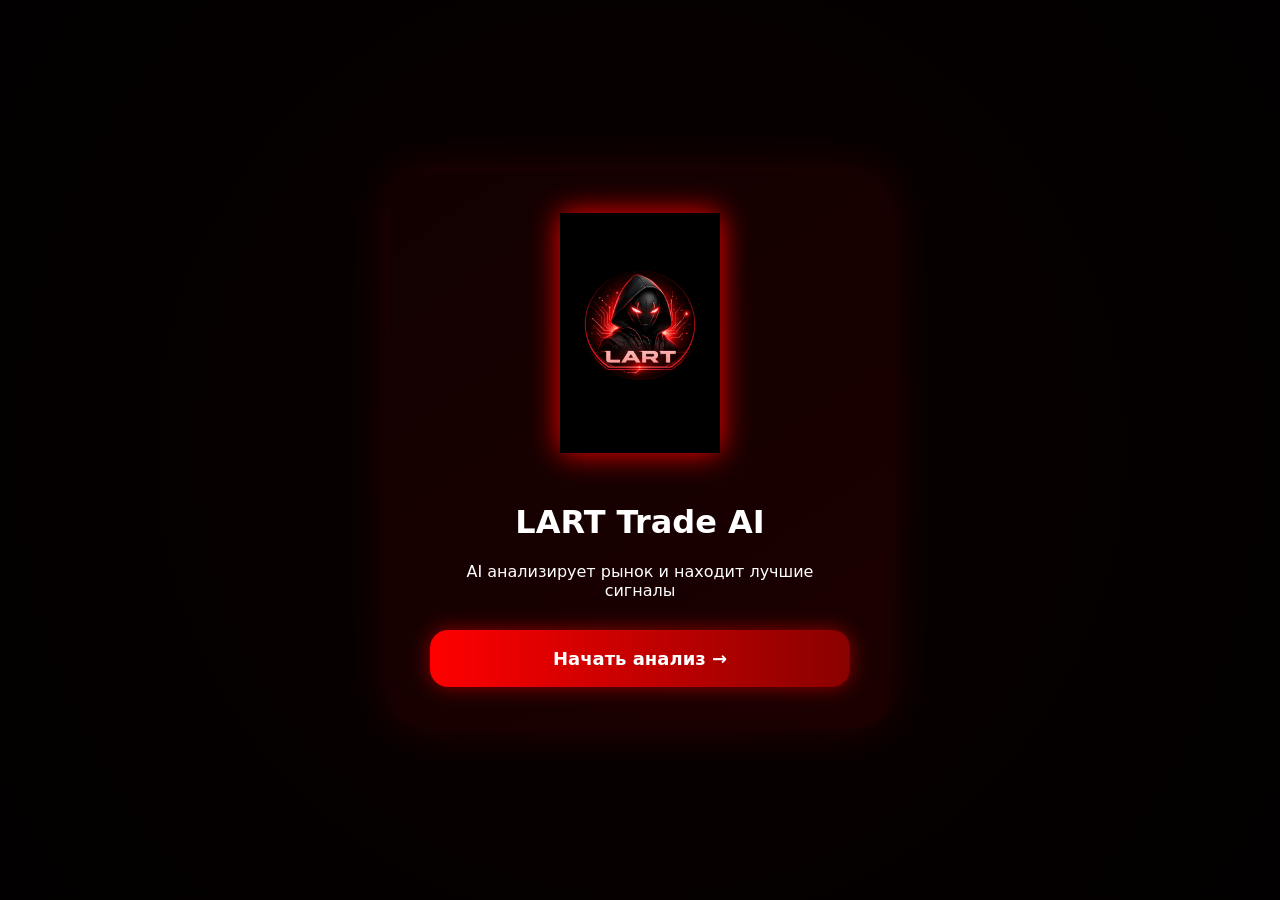
==== web/index.html @ d6100ec8 "deploy lart trade ai" ====
<!DOCTYPE html>
<html>
<head>

<meta name="viewport" content="width=device-width, initial-scale=1">

<link rel="stylesheet" href="style.css">

</head>

<body class="bg">

<div class="card">

<img src="logo.png" class="logo">

<h1>LART Trade AI</h1>

<p>

AI анализирует рынок и находит лучшие сигналы

</p>

<a href="select.html" class="main-btn">

Начать анализ →

</a>

</div>

</body>
</html>
---- web/style.css ----
body.bg{

background:
radial-gradient(circle at center,
#0b0000,
#020000
);

font-family:system-ui;

color:white;

display:flex;

justify-content:center;

align-items:center;

height:100vh;

margin:0;

}


/* карточка */

.card{

background:

linear-gradient(
145deg,
#120000,
#1c0000
);

padding:40px;

border-radius:28px;

text-align:center;

width:85%;

max-width:420px;

box-shadow:

0 0 50px rgba(255,0,0,0.15);

}


/* логотип */

.logo{

width:160px;

margin-bottom:25px;

filter:

drop-shadow(0 0 15px red);

}


/* кнопка старт */

.main-btn{

display:block;

margin-top:30px;

padding:18px;

background:

linear-gradient(
90deg,
#ff0000,
#8a0000
);

color:white;

border-radius:18px;

text-decoration:none;

font-weight:600;

font-size:18px;

box-shadow:

0 0 20px rgba(255,0,0,0.5);

}


/* сетка кнопок */

.grid{

display:grid;

grid-template-columns:

1fr 1fr;

gap:20px;

margin-top:25px;

}


/* кнопки времени */

button{

padding:18px;

border-radius:18px;

border:none;

font-size:18px;

color:white;

background:

linear-gradient(
145deg,
#1a0000,
#2b0000
);

box-shadow:

0 0 15px rgba(255,0,0,0.2);

transition:0.25s;

}


/* hover эффект */

button:hover{

transform:scale(1.05);

background:

linear-gradient(
145deg,
#2a0000,
#420000
);

box-shadow:

0 0 25px rgba(255,0,0,0.5);

}
.retry-btn{

display:block;

margin-top:30px;

padding:18px;

background:

linear-gradient(
90deg,
#ff0000,
#6a0000
);

color:white;

border-radius:18px;

text-decoration:none;

font-weight:600;

font-size:18px;

box-shadow:

0 0 25px rgba(255,0,0,0.6);

transition:0.25s;

}

.retry-btn:hover{

transform:scale(1.05);

background:

linear-gradient(
90deg,
#ff1a1a,
#8a0000
);

}
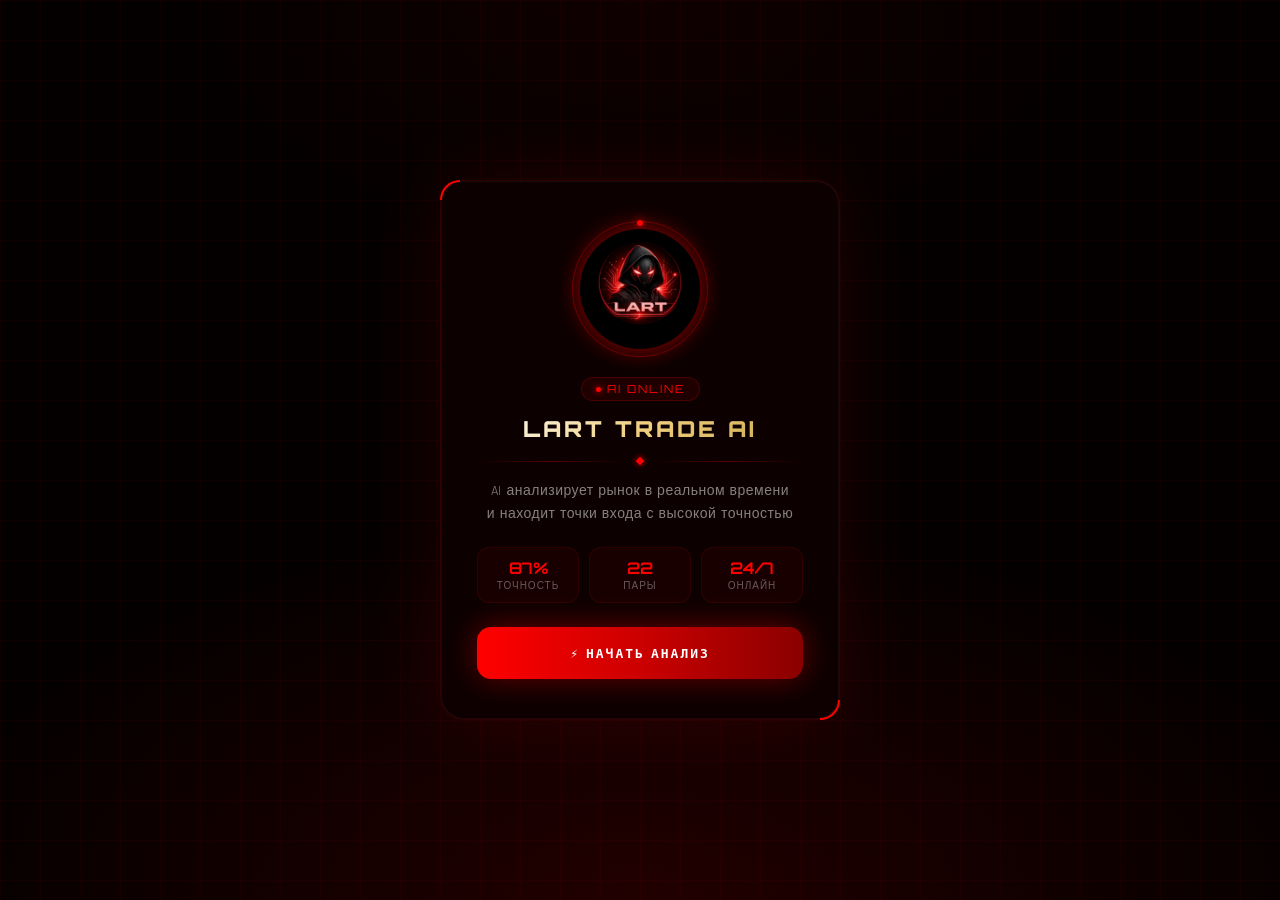
==== commit c6e6658d: "premium design update" ====
--- a/web/index.html
+++ b/web/index.html
@@ -1,34 +1,384 @@
 <!DOCTYPE html>
-<html>
+<html lang="ru">
 <head>
-
+<meta charset="UTF-8">
 <meta name="viewport" content="width=device-width, initial-scale=1">
-
-<link rel="stylesheet" href="style.css">
-
+<title>LART Trade AI</title>
+<link href="https://fonts.googleapis.com/css2?family=Orbitron:wght@700;900&family=Rajdhani:wght@400;600&display=swap" rel="stylesheet">
+<style>
+
+  *, *::before, *::after { box-sizing: border-box; margin: 0; padding: 0; }
+
+  :root {
+    --red: #ff0000;
+    --red-dim: #8a0000;
+    --red-glow: rgba(255, 0, 0, 0.35);
+    --gold: #c9a84c;
+    --gold-light: #f0d080;
+    --bg: #050000;
+    --card-bg: rgba(15, 0, 0, 0.85);
+  }
+
+  body {
+    background: var(--bg);
+    font-family: 'Rajdhani', sans-serif;
+    color: white;
+    display: flex;
+    justify-content: center;
+    align-items: center;
+    min-height: 100vh;
+    overflow: hidden;
+  }
+
+  /* Animated background */
+  .bg-layer {
+    position: fixed;
+    inset: 0;
+    z-index: 0;
+    background:
+      radial-gradient(ellipse 80% 60% at 50% 100%, rgba(120,0,0,0.25) 0%, transparent 70%),
+      radial-gradient(ellipse 50% 40% at 50% 0%, rgba(60,0,0,0.2) 0%, transparent 70%),
+      #050000;
+  }
+
+  /* Animated grid lines */
+  .grid-lines {
+    position: fixed;
+    inset: 0;
+    z-index: 0;
+    background-image:
+      linear-gradient(rgba(255,0,0,0.04) 1px, transparent 1px),
+      linear-gradient(90deg, rgba(255,0,0,0.04) 1px, transparent 1px);
+    background-size: 40px 40px;
+    animation: gridMove 20s linear infinite;
+  }
+
+  @keyframes gridMove {
+    0% { transform: translateY(0); }
+    100% { transform: translateY(40px); }
+  }
+
+  /* Particles */
+  .particle {
+    position: fixed;
+    width: 2px;
+    height: 2px;
+    background: var(--red);
+    border-radius: 50%;
+    opacity: 0;
+    animation: float linear infinite;
+  }
+
+  @keyframes float {
+    0%   { transform: translateY(100vh) translateX(0); opacity: 0; }
+    10%  { opacity: 0.6; }
+    90%  { opacity: 0.3; }
+    100% { transform: translateY(-10vh) translateX(30px); opacity: 0; }
+  }
+
+  /* Card */
+  .card {
+    position: relative;
+    z-index: 1;
+    background: var(--card-bg);
+    border: 1px solid rgba(255,0,0,0.15);
+    border-radius: 24px;
+    padding: 48px 36px 40px;
+    width: 92%;
+    max-width: 400px;
+    text-align: center;
+    backdrop-filter: blur(20px);
+    box-shadow:
+      0 0 80px rgba(255,0,0,0.12),
+      0 0 0 1px rgba(255,255,255,0.04) inset;
+    animation: cardIn 0.8s cubic-bezier(0.16, 1, 0.3, 1) both;
+  }
+
+  @keyframes cardIn {
+    from { opacity: 0; transform: translateY(30px) scale(0.97); }
+    to   { opacity: 1; transform: translateY(0) scale(1); }
+  }
+
+  /* Corner accents */
+  .card::before, .card::after {
+    content: '';
+    position: absolute;
+    width: 20px;
+    height: 20px;
+    border-color: var(--red);
+    border-style: solid;
+  }
+  .card::before {
+    top: -1px; left: -1px;
+    border-width: 2px 0 0 2px;
+    border-radius: 24px 0 0 0;
+  }
+  .card::after {
+    bottom: -1px; right: -1px;
+    border-width: 0 2px 2px 0;
+    border-radius: 0 0 24px 0;
+  }
+
+  /* Logo container — NO black box */
+  .logo-wrap {
+    position: relative;
+    width: 120px;
+    height: 120px;
+    margin: 0 auto 28px;
+  }
+
+  .logo-ring {
+    position: absolute;
+    inset: -8px;
+    border-radius: 50%;
+    border: 1.5px solid rgba(255,0,0,0.3);
+    animation: spin 8s linear infinite;
+  }
+
+  .logo-ring::before {
+    content: '';
+    position: absolute;
+    top: -2px; left: 50%;
+    width: 6px; height: 6px;
+    background: var(--red);
+    border-radius: 50%;
+    box-shadow: 0 0 8px var(--red);
+    transform: translateX(-50%);
+  }
+
+  @keyframes spin {
+    from { transform: rotate(0deg); }
+    to   { transform: rotate(360deg); }
+  }
+
+  .logo-glow {
+    position: absolute;
+    inset: 0;
+    border-radius: 50%;
+    background: radial-gradient(circle, rgba(255,0,0,0.2) 0%, transparent 70%);
+    animation: pulse 2.5s ease-in-out infinite;
+  }
+
+  @keyframes pulse {
+    0%, 100% { opacity: 0.6; transform: scale(1); }
+    50%       { opacity: 1;   transform: scale(1.1); }
+  }
+
+  .logo {
+    width: 120px;
+    height: 120px;
+    border-radius: 50%;
+    object-fit: cover;
+    position: relative;
+    z-index: 1;
+    display: block;
+    filter: drop-shadow(0 0 12px rgba(255,0,0,0.6));
+  }
+
+  /* Badge */
+  .badge {
+    display: inline-flex;
+    align-items: center;
+    gap: 6px;
+    background: rgba(255,0,0,0.08);
+    border: 1px solid rgba(255,0,0,0.2);
+    border-radius: 20px;
+    padding: 4px 14px;
+    font-size: 11px;
+    font-family: 'Orbitron', monospace;
+    color: var(--red);
+    letter-spacing: 2px;
+    text-transform: uppercase;
+    margin-bottom: 14px;
+    animation: cardIn 0.8s 0.2s both;
+  }
+
+  .badge-dot {
+    width: 5px;
+    height: 5px;
+    background: var(--red);
+    border-radius: 50%;
+    box-shadow: 0 0 6px var(--red);
+    animation: blink 1.2s ease-in-out infinite;
+  }
+
+  @keyframes blink {
+    0%, 100% { opacity: 1; }
+    50%       { opacity: 0.3; }
+  }
+
+  /* Title */
+  h1 {
+    font-family: 'Orbitron', monospace;
+    font-size: 22px;
+    font-weight: 900;
+    letter-spacing: 3px;
+    text-transform: uppercase;
+    background: linear-gradient(135deg, #ffffff 0%, var(--gold-light) 50%, var(--gold) 100%);
+    -webkit-background-clip: text;
+    -webkit-text-fill-color: transparent;
+    background-clip: text;
+    margin-bottom: 10px;
+    animation: cardIn 0.8s 0.3s both;
+  }
+
+  /* Divider */
+  .divider {
+    display: flex;
+    align-items: center;
+    gap: 10px;
+    margin: 16px 0;
+    animation: cardIn 0.8s 0.4s both;
+  }
+  .divider-line {
+    flex: 1;
+    height: 1px;
+    background: linear-gradient(90deg, transparent, rgba(255,0,0,0.3), transparent);
+  }
+  .divider-diamond {
+    width: 6px; height: 6px;
+    background: var(--red);
+    transform: rotate(45deg);
+    box-shadow: 0 0 6px var(--red);
+  }
+
+  /* Subtitle */
+  p {
+    font-size: 14px;
+    color: rgba(255,255,255,0.5);
+    line-height: 1.6;
+    letter-spacing: 0.5px;
+    animation: cardIn 0.8s 0.45s both;
+  }
+
+  /* Stats row */
+  .stats {
+    display: grid;
+    grid-template-columns: 1fr 1fr 1fr;
+    gap: 10px;
+    margin: 22px 0;
+    animation: cardIn 0.8s 0.5s both;
+  }
+
+  .stat {
+    background: rgba(255,0,0,0.05);
+    border: 1px solid rgba(255,0,0,0.1);
+    border-radius: 12px;
+    padding: 10px 6px;
+  }
+
+  .stat-value {
+    font-family: 'Orbitron', monospace;
+    font-size: 16px;
+    font-weight: 700;
+    color: var(--red);
+  }
+
+  .stat-label {
+    font-size: 10px;
+    color: rgba(255,255,255,0.35);
+    text-transform: uppercase;
+    letter-spacing: 1px;
+    margin-top: 2px;
+  }
+
+  /* CTA button */
+  .main-btn {
+    display: block;
+    margin-top: 24px;
+    padding: 18px;
+    background: linear-gradient(90deg, var(--red) 0%, #cc0000 50%, var(--red-dim) 100%);
+    color: white;
+    border-radius: 14px;
+    text-decoration: none;
+    font-family: 'Orbitron', monospace;
+    font-weight: 700;
+    font-size: 13px;
+    letter-spacing: 2px;
+    text-transform: uppercase;
+    box-shadow: 0 0 30px rgba(255,0,0,0.4), 0 4px 20px rgba(0,0,0,0.5);
+    transition: all 0.25s ease;
+    position: relative;
+    overflow: hidden;
+    animation: cardIn 0.8s 0.6s both;
+  }
+
+  .main-btn::before {
+    content: '';
+    position: absolute;
+    inset: 0;
+    background: linear-gradient(90deg, transparent, rgba(255,255,255,0.1), transparent);
+    transform: translateX(-100%);
+    transition: transform 0.5s ease;
+  }
+
+  .main-btn:hover::before { transform: translateX(100%); }
+
+  .main-btn:hover {
+    transform: translateY(-2px);
+    box-shadow: 0 0 50px rgba(255,0,0,0.6), 0 8px 30px rgba(0,0,0,0.6);
+  }
+
+  .main-btn:active { transform: translateY(0); }
+
+</style>
 </head>
-
-<body class="bg">
+<body>
+
+<div class="bg-layer"></div>
+<div class="grid-lines"></div>
+
+<!-- Floating particles -->
+<div class="particle" style="left:10%; animation-duration:8s; animation-delay:0s;"></div>
+<div class="particle" style="left:25%; animation-duration:11s; animation-delay:2s;"></div>
+<div class="particle" style="left:50%; animation-duration:9s; animation-delay:1s;"></div>
+<div class="particle" style="left:70%; animation-duration:13s; animation-delay:3s;"></div>
+<div class="particle" style="left:85%; animation-duration:7s; animation-delay:0.5s;"></div>
+<div class="particle" style="left:40%; animation-duration:10s; animation-delay:4s;"></div>
 
 <div class="card">
 
-<img src="logo.png" class="logo">
-
-<h1>LART Trade AI</h1>
-
-<p>
-
-AI анализирует рынок и находит лучшие сигналы
-
-</p>
-
-<a href="select.html" class="main-btn">
-
-Начать анализ →
-
-</a>
+  <div class="logo-wrap">
+    <div class="logo-glow"></div>
+    <div class="logo-ring"></div>
+    <img src="logo.png" class="logo" alt="LART">
+  </div>
+
+  <div class="badge">
+    <span class="badge-dot"></span>
+    AI Online
+  </div>
+
+  <h1>LART Trade AI</h1>
+
+  <div class="divider">
+    <div class="divider-line"></div>
+    <div class="divider-diamond"></div>
+    <div class="divider-line"></div>
+  </div>
+
+  <p>AI анализирует рынок в реальном времени<br>и находит точки входа с высокой точностью</p>
+
+  <div class="stats">
+    <div class="stat">
+      <div class="stat-value">87%</div>
+      <div class="stat-label">Точность</div>
+    </div>
+    <div class="stat">
+      <div class="stat-value">22</div>
+      <div class="stat-label">Пары</div>
+    </div>
+    <div class="stat">
+      <div class="stat-value">24/7</div>
+      <div class="stat-label">Онлайн</div>
+    </div>
+  </div>
+
+  <a href="select.html" class="main-btn">
+    ⚡ Начать анализ
+  </a>
 
 </div>
 
 </body>
-</html>+</html>
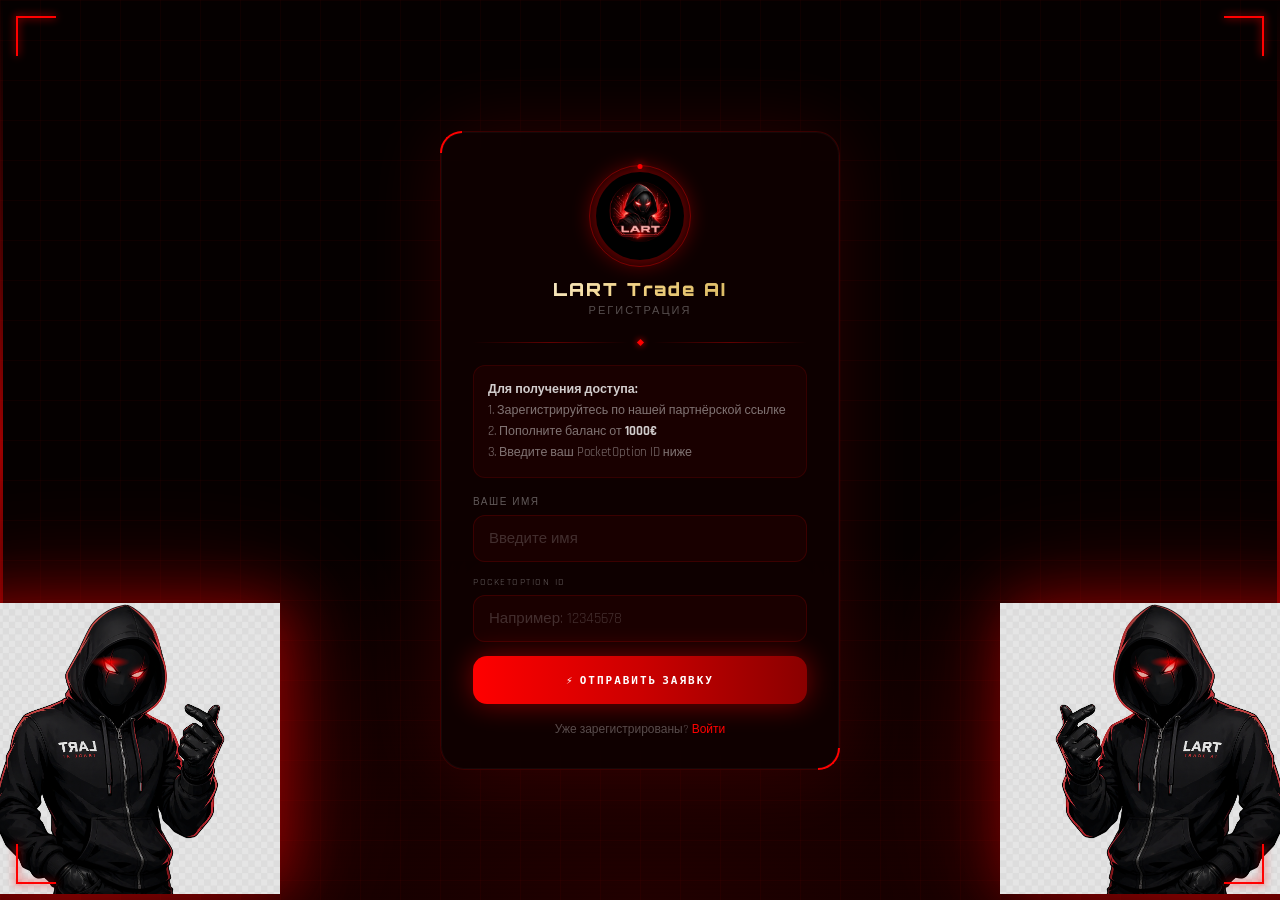
==== commit 5a8a0023: "add character" ====
--- a/web/index.html
+++ b/web/index.html
@@ -3,24 +3,14 @@
 <head>
 <meta charset="UTF-8">
 <meta name="viewport" content="width=device-width, initial-scale=1">
-<title>LART Trade AI</title>
+<title>LART Trade AI — Регистрация</title>
 <link href="https://fonts.googleapis.com/css2?family=Orbitron:wght@700;900&family=Rajdhani:wght@400;600&display=swap" rel="stylesheet">
 <style>
-
   *, *::before, *::after { box-sizing: border-box; margin: 0; padding: 0; }
-
-  :root {
-    --red: #ff0000;
-    --red-dim: #8a0000;
-    --red-glow: rgba(255, 0, 0, 0.35);
-    --gold: #c9a84c;
-    --gold-light: #f0d080;
-    --bg: #050000;
-    --card-bg: rgba(15, 0, 0, 0.85);
-  }
+  :root { --red: #ff0000; --red-dim: #8a0000; --gold: #c9a84c; --gold-light: #f0d080; }
 
   body {
-    background: var(--bg);
+    background: #050000;
     font-family: 'Rajdhani', sans-serif;
     color: white;
     display: flex;
@@ -30,355 +20,294 @@
     overflow: hidden;
   }
 
-  /* Animated background */
+  /* BG */
   .bg-layer {
-    position: fixed;
-    inset: 0;
-    z-index: 0;
-    background:
-      radial-gradient(ellipse 80% 60% at 50% 100%, rgba(120,0,0,0.25) 0%, transparent 70%),
-      radial-gradient(ellipse 50% 40% at 50% 0%, rgba(60,0,0,0.2) 0%, transparent 70%),
-      #050000;
-  }
-
-  /* Animated grid lines */
+    position: fixed; inset: 0; z-index: 0;
+    background: radial-gradient(ellipse 80% 60% at 50% 100%, rgba(120,0,0,0.25) 0%, transparent 70%), #050000;
+  }
   .grid-lines {
-    position: fixed;
-    inset: 0;
-    z-index: 0;
-    background-image:
-      linear-gradient(rgba(255,0,0,0.04) 1px, transparent 1px),
-      linear-gradient(90deg, rgba(255,0,0,0.04) 1px, transparent 1px);
+    position: fixed; inset: 0; z-index: 0;
+    background-image: linear-gradient(rgba(255,0,0,0.04) 1px, transparent 1px),
+                      linear-gradient(90deg, rgba(255,0,0,0.04) 1px, transparent 1px);
     background-size: 40px 40px;
     animation: gridMove 20s linear infinite;
   }
-
-  @keyframes gridMove {
-    0% { transform: translateY(0); }
-    100% { transform: translateY(40px); }
-  }
-
-  /* Particles */
-  .particle {
+  @keyframes gridMove { to { transform: translateY(40px); } }
+
+  /* Scanline effect */
+  .scanlines {
+    position: fixed; inset: 0; z-index: 0; pointer-events: none;
+    background: repeating-linear-gradient(0deg, transparent, transparent 2px, rgba(0,0,0,0.03) 2px, rgba(0,0,0,0.03) 4px);
+  }
+
+  /* ===================== CHARACTER ===================== */
+  .character {
     position: fixed;
-    width: 2px;
-    height: 2px;
-    background: var(--red);
-    border-radius: 50%;
-    opacity: 0;
-    animation: float linear infinite;
-  }
-
-  @keyframes float {
-    0%   { transform: translateY(100vh) translateX(0); opacity: 0; }
-    10%  { opacity: 0.6; }
-    90%  { opacity: 0.3; }
-    100% { transform: translateY(-10vh) translateX(30px); opacity: 0; }
-  }
-
-  /* Card */
-  .card {
-    position: relative;
-    z-index: 1;
-    background: var(--card-bg);
-    border: 1px solid rgba(255,0,0,0.15);
-    border-radius: 24px;
-    padding: 48px 36px 40px;
-    width: 92%;
-    max-width: 400px;
-    text-align: center;
-    backdrop-filter: blur(20px);
-    box-shadow:
-      0 0 80px rgba(255,0,0,0.12),
-      0 0 0 1px rgba(255,255,255,0.04) inset;
-    animation: cardIn 0.8s cubic-bezier(0.16, 1, 0.3, 1) both;
-  }
-
-  @keyframes cardIn {
-    from { opacity: 0; transform: translateY(30px) scale(0.97); }
-    to   { opacity: 1; transform: translateY(0) scale(1); }
-  }
-
-  /* Corner accents */
-  .card::before, .card::after {
+    bottom: 0;
+    z-index: 2;
+    pointer-events: none;
+    user-select: none;
+  }
+
+  /* LEFT character — mirrored, slightly cut off at edge */
+  .character-left {
+    left: -60px;
+    animation: floatLeft 4s ease-in-out infinite;
+  }
+  .character-left img {
+    width: 340px;
+    transform: scaleX(-1); /* mirror */
+    filter:
+      drop-shadow(-8px 0 30px rgba(255,0,0,0.5))
+      drop-shadow(-2px 0 60px rgba(255,0,0,0.3))
+      brightness(0.9);
+  }
+
+  /* RIGHT character */
+  .character-right {
+    right: -60px;
+    animation: floatRight 4s ease-in-out infinite;
+    animation-delay: -2s;
+  }
+  .character-right img {
+    width: 340px;
+    filter:
+      drop-shadow(8px 0 30px rgba(255,0,0,0.5))
+      drop-shadow(2px 0 60px rgba(255,0,0,0.3))
+      brightness(0.9);
+  }
+
+  @keyframes floatLeft {
+    0%, 100% { transform: translateY(0px); }
+    50%       { transform: translateY(-18px); }
+  }
+  @keyframes floatRight {
+    0%, 100% { transform: translateY(0px); }
+    50%       { transform: translateY(-18px); }
+  }
+
+  /* Eye glow pulse on character — overlay effect */
+  .character::after {
     content: '';
     position: absolute;
-    width: 20px;
-    height: 20px;
-    border-color: var(--red);
-    border-style: solid;
-  }
-  .card::before {
-    top: -1px; left: -1px;
-    border-width: 2px 0 0 2px;
-    border-radius: 24px 0 0 0;
-  }
-  .card::after {
-    bottom: -1px; right: -1px;
-    border-width: 0 2px 2px 0;
-    border-radius: 0 0 24px 0;
-  }
-
-  /* Logo container — NO black box */
-  .logo-wrap {
-    position: relative;
-    width: 120px;
-    height: 120px;
-    margin: 0 auto 28px;
-  }
-
-  .logo-ring {
-    position: absolute;
-    inset: -8px;
+    top: 18%;
+    left: 50%;
+    transform: translateX(-50%);
+    width: 40px; height: 12px;
+    background: radial-gradient(ellipse, rgba(255,0,0,0.9) 0%, transparent 70%);
     border-radius: 50%;
-    border: 1.5px solid rgba(255,0,0,0.3);
-    animation: spin 8s linear infinite;
-  }
-
-  .logo-ring::before {
-    content: '';
-    position: absolute;
-    top: -2px; left: 50%;
-    width: 6px; height: 6px;
-    background: var(--red);
-    border-radius: 50%;
-    box-shadow: 0 0 8px var(--red);
-    transform: translateX(-50%);
-  }
-
-  @keyframes spin {
-    from { transform: rotate(0deg); }
-    to   { transform: rotate(360deg); }
-  }
-
-  .logo-glow {
-    position: absolute;
-    inset: 0;
-    border-radius: 50%;
-    background: radial-gradient(circle, rgba(255,0,0,0.2) 0%, transparent 70%);
-    animation: pulse 2.5s ease-in-out infinite;
-  }
-
-  @keyframes pulse {
-    0%, 100% { opacity: 0.6; transform: scale(1); }
-    50%       { opacity: 1;   transform: scale(1.1); }
-  }
-
-  .logo {
-    width: 120px;
-    height: 120px;
-    border-radius: 50%;
-    object-fit: cover;
-    position: relative;
-    z-index: 1;
-    display: block;
-    filter: drop-shadow(0 0 12px rgba(255,0,0,0.6));
-  }
-
-  /* Badge */
-  .badge {
-    display: inline-flex;
-    align-items: center;
-    gap: 6px;
-    background: rgba(255,0,0,0.08);
-    border: 1px solid rgba(255,0,0,0.2);
-    border-radius: 20px;
-    padding: 4px 14px;
-    font-size: 11px;
-    font-family: 'Orbitron', monospace;
-    color: var(--red);
-    letter-spacing: 2px;
-    text-transform: uppercase;
-    margin-bottom: 14px;
-    animation: cardIn 0.8s 0.2s both;
-  }
-
-  .badge-dot {
-    width: 5px;
-    height: 5px;
-    background: var(--red);
-    border-radius: 50%;
-    box-shadow: 0 0 6px var(--red);
-    animation: blink 1.2s ease-in-out infinite;
-  }
-
-  @keyframes blink {
-    0%, 100% { opacity: 1; }
-    50%       { opacity: 0.3; }
-  }
-
-  /* Title */
+    animation: eyeGlow 2s ease-in-out infinite;
+    pointer-events: none;
+  }
+  @keyframes eyeGlow {
+    0%, 100% { opacity: 0.7; transform: translateX(-50%) scale(1); }
+    50%       { opacity: 1;   transform: translateX(-50%) scale(1.3); }
+  }
+
+  /* Red floor glow under characters */
+  .char-glow {
+    position: fixed; bottom: 0; width: 300px; height: 120px; z-index: 1; pointer-events: none;
+    background: radial-gradient(ellipse 80% 60% at 50% 100%, rgba(255,0,0,0.2) 0%, transparent 80%);
+  }
+  .char-glow-left  { left: -80px; }
+  .char-glow-right { right: -80px; }
+
+  /* Side decorative lines */
+  .side-deco {
+    position: fixed; top: 0; bottom: 0; width: 3px; z-index: 1; pointer-events: none;
+    background: linear-gradient(180deg, transparent 0%, rgba(255,0,0,0.3) 30%, rgba(255,0,0,0.6) 50%, rgba(255,0,0,0.3) 70%, transparent 100%);
+    animation: sidePulse 3s ease-in-out infinite;
+  }
+  .side-deco-left  { left: 0; }
+  .side-deco-right { right: 0; }
+  @keyframes sidePulse { 0%,100%{opacity:0.4;} 50%{opacity:1;} }
+
+  /* Corner brackets */
+  .corner { position: fixed; width: 40px; height: 40px; z-index: 3; }
+  .corner::before, .corner::after { content: ''; position: absolute; background: var(--red); box-shadow: 0 0 8px var(--red); }
+  .corner-tl { top: 16px; left: 16px; }
+  .corner-tl::before { top:0; left:0; width:100%; height:2px; }
+  .corner-tl::after  { top:0; left:0; width:2px;  height:100%; }
+  .corner-tr { top: 16px; right: 16px; }
+  .corner-tr::before { top:0; right:0; width:100%; height:2px; }
+  .corner-tr::after  { top:0; right:0; width:2px;  height:100%; }
+  .corner-bl { bottom: 16px; left: 16px; }
+  .corner-bl::before { bottom:0; left:0; width:100%; height:2px; }
+  .corner-bl::after  { bottom:0; left:0; width:2px;  height:100%; }
+  .corner-br { bottom: 16px; right: 16px; }
+  .corner-br::before { bottom:0; right:0; width:100%; height:2px; }
+  .corner-br::after  { bottom:0; right:0; width:2px;  height:100%; }
+
+  /* ===================== CARD ===================== */
+  .card {
+    position: relative; z-index: 10;
+    background: rgba(15,0,0,0.88);
+    border: 1px solid rgba(255,0,0,0.18);
+    border-radius: 24px;
+    padding: 40px 32px 32px;
+    width: 92%; max-width: 400px;
+    text-align: center;
+    backdrop-filter: blur(24px);
+    box-shadow: 0 0 80px rgba(255,0,0,0.15), 0 0 0 1px rgba(255,255,255,0.03) inset;
+    animation: cardIn 0.8s cubic-bezier(0.16,1,0.3,1) both;
+  }
+  .card::before, .card::after {
+    content: ''; position: absolute; width: 22px; height: 22px;
+    border-color: var(--red); border-style: solid;
+  }
+  .card::before { top:-1px; left:-1px; border-width:2px 0 0 2px; border-radius:24px 0 0 0; }
+  .card::after  { bottom:-1px; right:-1px; border-width:0 2px 2px 0; border-radius:0 0 24px 0; }
+  @keyframes cardIn { from{opacity:0;transform:translateY(28px) scale(0.96);} to{opacity:1;transform:none;} }
+
+  /* Logo */
+  .logo-wrap { position:relative; width:88px; height:88px; margin:0 auto 18px; }
+  .logo-ring { position:absolute; inset:-7px; border-radius:50%; border:1.5px solid rgba(255,0,0,0.35); animation:spin 8s linear infinite; }
+  .logo-ring::before { content:''; position:absolute; top:-2px; left:50%; width:5px; height:5px; background:var(--red); border-radius:50%; box-shadow:0 0 8px var(--red); transform:translateX(-50%); }
+  @keyframes spin { to { transform:rotate(360deg); } }
+  .logo-glow { position:absolute; inset:0; border-radius:50%; background:radial-gradient(circle, rgba(255,0,0,0.25) 0%, transparent 70%); animation:pulse 2.5s ease-in-out infinite; }
+  @keyframes pulse { 0%,100%{opacity:0.6;transform:scale(1);} 50%{opacity:1;transform:scale(1.12);} }
+  .logo { width:88px; height:88px; border-radius:50%; object-fit:cover; position:relative; z-index:1; filter:drop-shadow(0 0 12px rgba(255,0,0,0.6)); }
+
   h1 {
-    font-family: 'Orbitron', monospace;
-    font-size: 22px;
-    font-weight: 900;
-    letter-spacing: 3px;
-    text-transform: uppercase;
-    background: linear-gradient(135deg, #ffffff 0%, var(--gold-light) 50%, var(--gold) 100%);
-    -webkit-background-clip: text;
-    -webkit-text-fill-color: transparent;
-    background-clip: text;
-    margin-bottom: 10px;
-    animation: cardIn 0.8s 0.3s both;
-  }
-
-  /* Divider */
-  .divider {
-    display: flex;
-    align-items: center;
-    gap: 10px;
-    margin: 16px 0;
-    animation: cardIn 0.8s 0.4s both;
-  }
-  .divider-line {
-    flex: 1;
-    height: 1px;
-    background: linear-gradient(90deg, transparent, rgba(255,0,0,0.3), transparent);
-  }
-  .divider-diamond {
-    width: 6px; height: 6px;
-    background: var(--red);
-    transform: rotate(45deg);
-    box-shadow: 0 0 6px var(--red);
-  }
-
-  /* Subtitle */
-  p {
-    font-size: 14px;
-    color: rgba(255,255,255,0.5);
-    line-height: 1.6;
-    letter-spacing: 0.5px;
-    animation: cardIn 0.8s 0.45s both;
-  }
-
-  /* Stats row */
-  .stats {
-    display: grid;
-    grid-template-columns: 1fr 1fr 1fr;
-    gap: 10px;
-    margin: 22px 0;
-    animation: cardIn 0.8s 0.5s both;
-  }
-
-  .stat {
-    background: rgba(255,0,0,0.05);
-    border: 1px solid rgba(255,0,0,0.1);
-    border-radius: 12px;
-    padding: 10px 6px;
-  }
-
-  .stat-value {
-    font-family: 'Orbitron', monospace;
-    font-size: 16px;
-    font-weight: 700;
-    color: var(--red);
-  }
-
-  .stat-label {
-    font-size: 10px;
-    color: rgba(255,255,255,0.35);
-    text-transform: uppercase;
-    letter-spacing: 1px;
-    margin-top: 2px;
-  }
-
-  /* CTA button */
-  .main-btn {
-    display: block;
-    margin-top: 24px;
-    padding: 18px;
-    background: linear-gradient(90deg, var(--red) 0%, #cc0000 50%, var(--red-dim) 100%);
-    color: white;
-    border-radius: 14px;
-    text-decoration: none;
-    font-family: 'Orbitron', monospace;
-    font-weight: 700;
-    font-size: 13px;
-    letter-spacing: 2px;
-    text-transform: uppercase;
-    box-shadow: 0 0 30px rgba(255,0,0,0.4), 0 4px 20px rgba(0,0,0,0.5);
-    transition: all 0.25s ease;
-    position: relative;
-    overflow: hidden;
-    animation: cardIn 0.8s 0.6s both;
-  }
-
-  .main-btn::before {
-    content: '';
-    position: absolute;
-    inset: 0;
-    background: linear-gradient(90deg, transparent, rgba(255,255,255,0.1), transparent);
-    transform: translateX(-100%);
-    transition: transform 0.5s ease;
-  }
-
-  .main-btn:hover::before { transform: translateX(100%); }
-
-  .main-btn:hover {
-    transform: translateY(-2px);
-    box-shadow: 0 0 50px rgba(255,0,0,0.6), 0 8px 30px rgba(0,0,0,0.6);
-  }
-
-  .main-btn:active { transform: translateY(0); }
-
+    font-family: 'Orbitron', monospace; font-size: 18px; font-weight: 900; letter-spacing: 2px;
+    background: linear-gradient(135deg, #fff 0%, var(--gold-light) 50%, var(--gold) 100%);
+    -webkit-background-clip: text; -webkit-text-fill-color: transparent; background-clip: text;
+    margin-bottom: 4px;
+  }
+  .subtitle { font-size: 11px; color: rgba(255,255,255,0.3); letter-spacing: 2px; text-transform: uppercase; margin-bottom: 22px; }
+
+  .divider { display:flex; align-items:center; gap:10px; margin-bottom:20px; }
+  .divider-line { flex:1; height:1px; background:linear-gradient(90deg, transparent, rgba(255,0,0,0.35), transparent); }
+  .divider-diamond { width:5px; height:5px; background:var(--red); transform:rotate(45deg); box-shadow:0 0 6px var(--red); }
+
+  .info-box {
+    background: rgba(255,0,0,0.05); border: 1px solid rgba(255,0,0,0.12);
+    border-radius: 12px; padding: 13px 14px; margin-bottom: 18px; font-size: 12.5px;
+    color: rgba(255,255,255,0.45); line-height: 1.7; text-align: left;
+  }
+  .info-box strong { color: rgba(255,255,255,0.8); }
+
+  .field { margin-bottom: 14px; text-align: left; }
+  .field label { display:block; font-size:10px; color:rgba(255,255,255,0.35); text-transform:uppercase; letter-spacing:1.5px; margin-bottom:7px; }
+  .field input {
+    width:100%; padding:13px 15px;
+    background:rgba(255,0,0,0.05); border:1px solid rgba(255,0,0,0.15);
+    border-radius:12px; color:white; font-family:'Rajdhani',sans-serif; font-size:15px;
+    outline:none; transition:border-color 0.2s, box-shadow 0.2s;
+  }
+  .field input:focus { border-color:rgba(255,0,0,0.45); box-shadow:0 0 14px rgba(255,0,0,0.18); }
+  .field input::placeholder { color:rgba(255,255,255,0.18); }
+
+  .btn {
+    display:block; width:100%; margin-top:6px; padding:17px;
+    background:linear-gradient(90deg, var(--red) 0%, #cc0000 50%, var(--red-dim) 100%);
+    color:white; border:none; border-radius:14px; cursor:pointer;
+    font-family:'Orbitron',monospace; font-weight:700; font-size:11px;
+    letter-spacing:2px; text-transform:uppercase;
+    box-shadow:0 0 28px rgba(255,0,0,0.45); transition:all 0.25s ease;
+    position:relative; overflow:hidden;
+  }
+  .btn::before { content:''; position:absolute; inset:0; background:linear-gradient(90deg,transparent,rgba(255,255,255,0.12),transparent); transform:translateX(-100%); transition:transform 0.5s; }
+  .btn:hover::before { transform:translateX(100%); }
+  .btn:hover { transform:translateY(-2px); box-shadow:0 0 48px rgba(255,0,0,0.65); }
+  .btn:disabled { opacity:0.5; cursor:not-allowed; transform:none; }
+
+  .error   { color:#ff4444; font-size:12px; margin-top:8px; display:none; }
+  .login-link { margin-top:18px; font-size:12px; color:rgba(255,255,255,0.3); }
+  .login-link a { color:var(--red); text-decoration:none; }
+  .login-link a:hover { text-decoration:underline; }
 </style>
 </head>
 <body>
 
 <div class="bg-layer"></div>
 <div class="grid-lines"></div>
-
-<!-- Floating particles -->
-<div class="particle" style="left:10%; animation-duration:8s; animation-delay:0s;"></div>
-<div class="particle" style="left:25%; animation-duration:11s; animation-delay:2s;"></div>
-<div class="particle" style="left:50%; animation-duration:9s; animation-delay:1s;"></div>
-<div class="particle" style="left:70%; animation-duration:13s; animation-delay:3s;"></div>
-<div class="particle" style="left:85%; animation-duration:7s; animation-delay:0.5s;"></div>
-<div class="particle" style="left:40%; animation-duration:10s; animation-delay:4s;"></div>
-
+<div class="scanlines"></div>
+
+<!-- Corner brackets -->
+<div class="corner corner-tl"></div>
+<div class="corner corner-tr"></div>
+<div class="corner corner-bl"></div>
+<div class="corner corner-br"></div>
+
+<!-- Side lines -->
+<div class="side-deco side-deco-left"></div>
+<div class="side-deco side-deco-right"></div>
+
+<!-- Floor glow under characters -->
+<div class="char-glow char-glow-left"></div>
+<div class="char-glow char-glow-right"></div>
+
+<!-- LEFT CHARACTER -->
+<div class="character character-left">
+  <img src="character.png" alt="">
+</div>
+
+<!-- RIGHT CHARACTER -->
+<div class="character character-right">
+  <img src="character.png" alt="">
+</div>
+
+<!-- CARD -->
 <div class="card">
-
   <div class="logo-wrap">
     <div class="logo-glow"></div>
     <div class="logo-ring"></div>
     <img src="logo.png" class="logo" alt="LART">
   </div>
-
-  <div class="badge">
-    <span class="badge-dot"></span>
-    AI Online
+  <h1>LART Trade AI</h1>
+  <p class="subtitle">Регистрация</p>
+  <div class="divider"><div class="divider-line"></div><div class="divider-diamond"></div><div class="divider-line"></div></div>
+
+  <div class="info-box">
+    <strong>Для получения доступа:</strong><br>
+    1. Зарегистрируйтесь по нашей партнёрской ссылке<br>
+    2. Пополните баланс от <strong>1000€</strong><br>
+    3. Введите ваш PocketOption ID ниже
   </div>
 
-  <h1>LART Trade AI</h1>
-
-  <div class="divider">
-    <div class="divider-line"></div>
-    <div class="divider-diamond"></div>
-    <div class="divider-line"></div>
+  <div class="field">
+    <label>Ваше имя</label>
+    <input type="text" id="name" placeholder="Введите имя">
   </div>
-
-  <p>AI анализирует рынок в реальном времени<br>и находит точки входа с высокой точностью</p>
-
-  <div class="stats">
-    <div class="stat">
-      <div class="stat-value">87%</div>
-      <div class="stat-label">Точность</div>
-    </div>
-    <div class="stat">
-      <div class="stat-value">22</div>
-      <div class="stat-label">Пары</div>
-    </div>
-    <div class="stat">
-      <div class="stat-value">24/7</div>
-      <div class="stat-label">Онлайн</div>
-    </div>
+  <div class="field">
+    <label>PocketOption ID</label>
+    <input type="text" id="pocket_id" placeholder="Например: 12345678">
   </div>
 
-  <a href="select.html" class="main-btn">
-    ⚡ Начать анализ
-  </a>
-
+  <button class="btn" onclick="register()">⚡ Отправить заявку</button>
+  <div class="error" id="error"></div>
+
+  <div class="login-link">Уже зарегистрированы? <a href="login.html">Войти</a></div>
 </div>
 
+<script>
+async function register() {
+  const name      = document.getElementById('name').value.trim();
+  const pocket_id = document.getElementById('pocket_id').value.trim();
+  const errEl     = document.getElementById('error');
+  const btn       = document.querySelector('.btn');
+
+  errEl.style.display = 'none';
+  if (!name || !pocket_id) { errEl.textContent = 'Заполните все поля'; errEl.style.display = 'block'; return; }
+
+  btn.disabled = true; btn.textContent = 'Отправка...';
+
+  const res  = await fetch('/api/register', {
+    method:'POST', headers:{'Content-Type':'application/json'},
+    body: JSON.stringify({name, pocket_id})
+  });
+  const data = await res.json();
+
+  if (data.ok) {
+    localStorage.setItem('pocket_id', pocket_id);
+    window.location = data.status === 'approved' ? 'app.html' : 'pending.html';
+  } else {
+    errEl.textContent = data.error || 'Ошибка регистрации';
+    errEl.style.display = 'block';
+    btn.disabled = false; btn.textContent = '⚡ Отправить заявку';
+  }
+}
+</script>
 </body>
 </html>
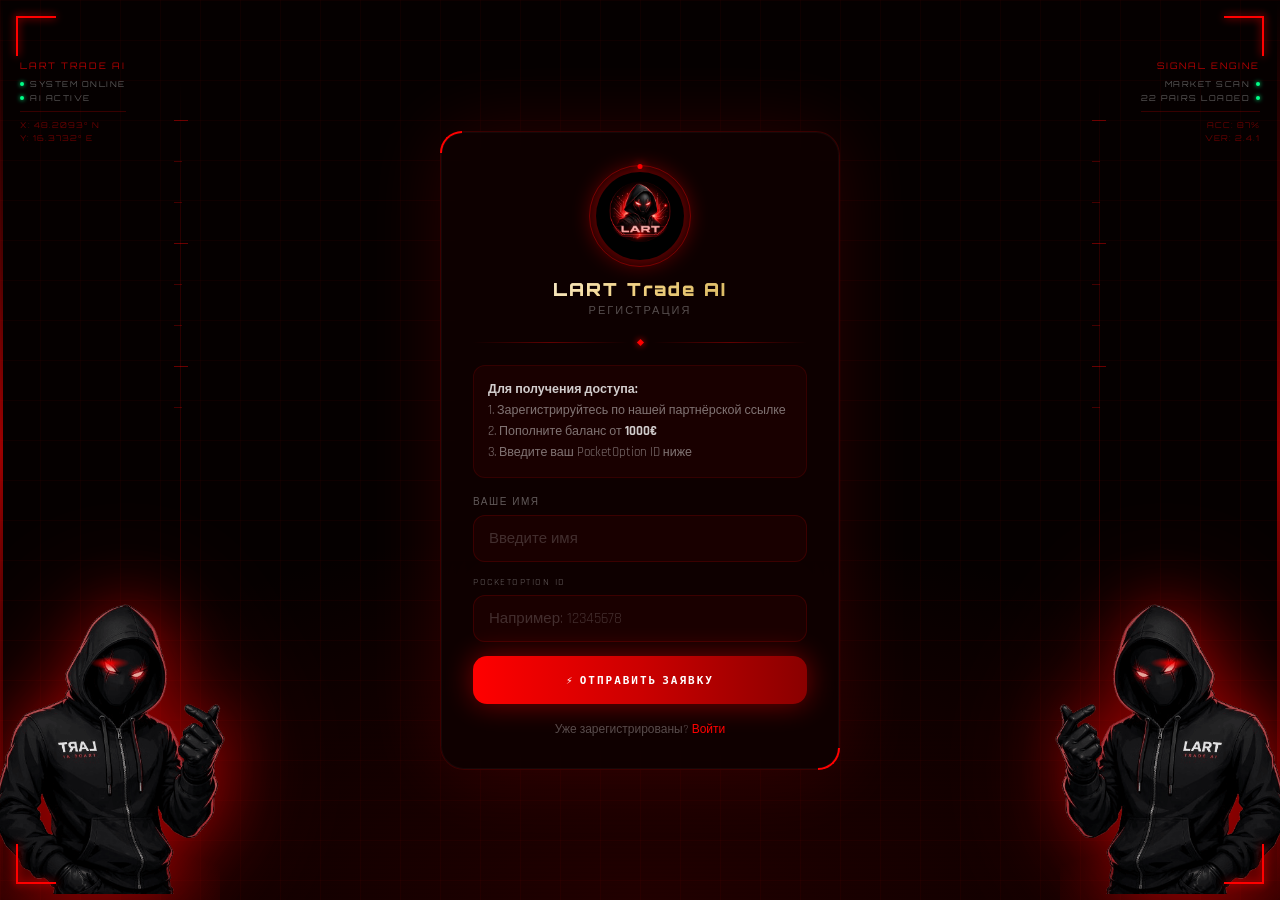
==== commit f38dcc31: "static characters" ====
--- a/web/index.html
+++ b/web/index.html
@@ -67,7 +67,7 @@
   .character-right {
     right: -60px;
     animation: floatRight 4s ease-in-out infinite;
-    animation-delay: -2s;
+    
   }
   .character-right img {
     width: 340px;
@@ -121,6 +121,61 @@
   .side-deco-left  { left: 0; }
   .side-deco-right { right: 0; }
   @keyframes sidePulse { 0%,100%{opacity:0.4;} 50%{opacity:1;} }
+
+  /* ===================== HUD PANELS ===================== */
+  .hud {
+    position: fixed; z-index: 3; pointer-events: none;
+    font-family: 'Orbitron', monospace;
+  }
+  .hud-tl { top: 60px; left: 20px; }
+  .hud-tr { top: 60px; right: 20px; text-align: right; }
+
+  .hud-title {
+    font-size: 9px; letter-spacing: 2px; color: var(--red);
+    margin-bottom: 8px; opacity: 0.7;
+  }
+  .hud-row {
+    display: flex; align-items: center; gap: 6px;
+    font-size: 8px; color: rgba(255,255,255,0.35);
+    letter-spacing: 1.5px; margin-bottom: 4px;
+  }
+  .hud-tr .hud-row { flex-direction: row-reverse; }
+  .hud-dot {
+    width: 4px; height: 4px; border-radius: 50%;
+    background: #00ff88; box-shadow: 0 0 4px #00ff88;
+    flex-shrink: 0;
+  }
+  .hud-line {
+    height: 1px; background: rgba(255,0,0,0.2);
+    margin: 8px 0;
+  }
+  .hud-coord {
+    font-size: 8px; color: rgba(255,0,0,0.4);
+    letter-spacing: 1px; margin-bottom: 3px;
+  }
+
+  /* Vertical tech lines on sides */
+  .tech-line {
+    position: fixed; top: 80px; bottom: 80px;
+    width: 1px; z-index: 1; pointer-events: none;
+    background: linear-gradient(180deg, transparent, rgba(255,0,0,0.15) 20%, rgba(255,0,0,0.15) 80%, transparent);
+  }
+  .tech-line-left  { left: 180px; }
+  .tech-line-right { right: 180px; }
+
+  /* Tick marks on tech lines */
+  .tech-ticks {
+    position: fixed; z-index: 1; pointer-events: none;
+    display: flex; flex-direction: column; gap: 40px;
+    top: 120px;
+  }
+  .tech-ticks-left  { left: 174px; }
+  .tech-ticks-right { right: 174px; }
+  .tick {
+    width: 8px; height: 1px;
+    background: rgba(255,0,0,0.25);
+  }
+  .tick-long { width: 14px; background: rgba(255,0,0,0.4); }
 
   /* Corner brackets */
   .corner { position: fixed; width: 40px; height: 40px; z-index: 3; }
@@ -230,9 +285,53 @@
 <div class="corner corner-bl"></div>
 <div class="corner corner-br"></div>
 
+<!-- TOP LEFT HUD -->
+<div class="hud hud-tl">
+  <div class="hud-title">LART TRADE AI</div>
+  <div class="hud-row"><span class="hud-dot"></span>SYSTEM ONLINE</div>
+  <div class="hud-row"><span class="hud-dot"></span>AI ACTIVE</div>
+  <div class="hud-line"></div>
+  <div class="hud-coord">X: 48.2093° N</div>
+  <div class="hud-coord">Y: 16.3732° E</div>
+</div>
+
+<!-- TOP RIGHT HUD -->
+<div class="hud hud-tr">
+  <div class="hud-title">SIGNAL ENGINE</div>
+  <div class="hud-row"><span class="hud-dot"></span>MARKET SCAN</div>
+  <div class="hud-row"><span class="hud-dot"></span>22 PAIRS LOADED</div>
+  <div class="hud-line"></div>
+  <div class="hud-coord">ACC: 87%</div>
+  <div class="hud-coord">VER: 2.4.1</div>
+</div>
+
 <!-- Side lines -->
 <div class="side-deco side-deco-left"></div>
 <div class="side-deco side-deco-right"></div>
+
+<!-- Tech vertical lines -->
+<div class="tech-line tech-line-left"></div>
+<div class="tech-line tech-line-right"></div>
+<div class="tech-ticks tech-ticks-left">
+  <div class="tick tick-long"></div>
+  <div class="tick"></div>
+  <div class="tick"></div>
+  <div class="tick tick-long"></div>
+  <div class="tick"></div>
+  <div class="tick"></div>
+  <div class="tick tick-long"></div>
+  <div class="tick"></div>
+</div>
+<div class="tech-ticks tech-ticks-right">
+  <div class="tick tick-long"></div>
+  <div class="tick"></div>
+  <div class="tick"></div>
+  <div class="tick tick-long"></div>
+  <div class="tick"></div>
+  <div class="tick"></div>
+  <div class="tick tick-long"></div>
+  <div class="tick"></div>
+</div>
 
 <!-- Floor glow under characters -->
 <div class="char-glow char-glow-left"></div>
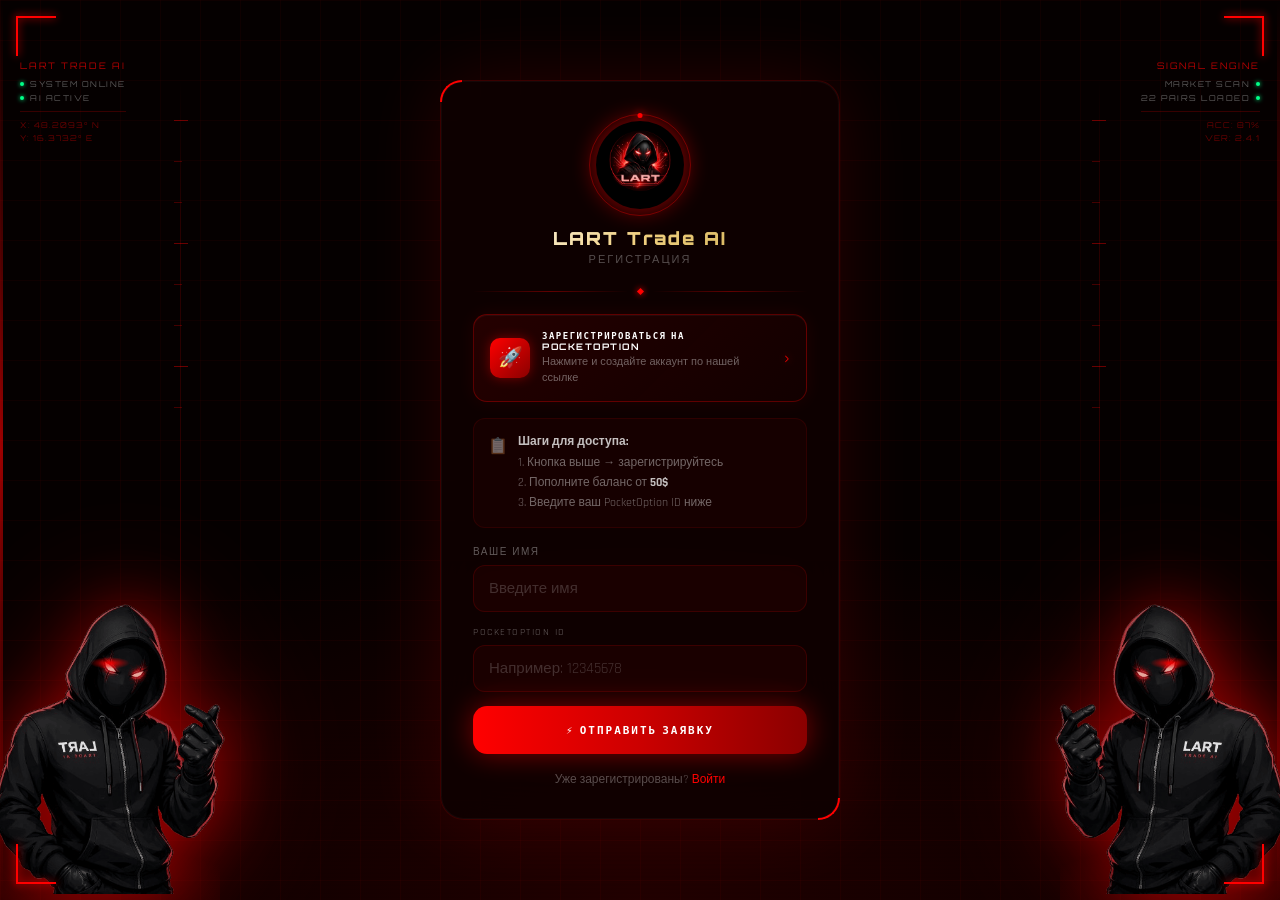
==== commit 1e31cf0f: "fix: remove quote conflicts in innerHTML buttons" ====
--- a/web/index.html
+++ b/web/index.html
@@ -271,6 +271,55 @@
   .login-link { margin-top:18px; font-size:12px; color:rgba(255,255,255,0.3); }
   .login-link a { color:var(--red); text-decoration:none; }
   .login-link a:hover { text-decoration:underline; }
+
+  /* POCKET OPTION REF BUTTON */
+  .pocket-ref-btn {
+    display:flex; align-items:center; gap:12px;
+    background:linear-gradient(135deg, rgba(255,0,0,0.1) 0%, rgba(100,0,0,0.06) 100%);
+    border:1px solid rgba(255,0,0,0.3);
+    border-radius:14px; padding:15px 16px; margin-bottom:16px;
+    text-decoration:none; color:white;
+    transition:all 0.3s; position:relative; overflow:hidden;
+    box-shadow:0 0 20px rgba(255,0,0,0.08), inset 0 1px 0 rgba(255,255,255,0.04);
+  }
+  .pocket-ref-btn::before {
+    content:''; position:absolute; inset:0;
+    background:linear-gradient(90deg,transparent,rgba(255,255,255,0.06),transparent);
+    transform:translateX(-100%); transition:transform 0.5s;
+  }
+  .pocket-ref-btn:hover::before { transform:translateX(100%); }
+  .pocket-ref-btn:hover {
+    border-color:rgba(255,0,0,0.6);
+    box-shadow:0 0 32px rgba(255,0,0,0.25), inset 0 1px 0 rgba(255,255,255,0.06);
+    transform:translateY(-1px);
+  }
+  .pocket-ref-btn:active { transform:scale(0.98); }
+  .pocket-ref-icon {
+    width:40px; height:40px; border-radius:10px; flex-shrink:0;
+    background:linear-gradient(135deg,var(--red),var(--red-dim));
+    display:flex; align-items:center; justify-content:center;
+    font-size:20px; box-shadow:0 0 12px rgba(255,0,0,0.4);
+  }
+  .pocket-ref-text { flex:1; text-align:left; }
+  .pocket-ref-title {
+    font-family:'Orbitron',monospace; font-size:9px; font-weight:700;
+    letter-spacing:1.5px; color:white; text-transform:uppercase; margin-bottom:3px;
+  }
+  .pocket-ref-sub { font-size:11px; color:rgba(255,255,255,0.38); line-height:1.4; }
+  .pocket-ref-arrow {
+    font-size:20px; color:var(--red); flex-shrink:0;
+    text-shadow:0 0 8px rgba(255,0,0,0.6);
+    animation:arrowPulse 1.5s ease-in-out infinite;
+  }
+  @keyframes arrowPulse { 0%,100%{transform:translateX(0);} 50%{transform:translateX(3px);} }
+  .step-hint {
+    display:flex; align-items:flex-start; gap:10px;
+    background:rgba(255,0,0,0.04); border:1px solid rgba(255,0,0,0.1);
+    border-radius:12px; padding:13px 14px; margin-bottom:18px;
+    font-size:12px; color:rgba(255,255,255,0.4); line-height:1.7; text-align:left;
+  }
+  .step-hint-icon { font-size:16px; flex-shrink:0; margin-top:1px; }
+  .step-hint strong { color:rgba(255,255,255,0.75); }
 </style>
 </head>
 <body>
@@ -358,11 +407,24 @@
   <p class="subtitle">Регистрация</p>
   <div class="divider"><div class="divider-line"></div><div class="divider-diamond"></div><div class="divider-line"></div></div>
 
-  <div class="info-box">
-    <strong>Для получения доступа:</strong><br>
-    1. Зарегистрируйтесь по нашей партнёрской ссылке<br>
-    2. Пополните баланс от <strong>1000€</strong><br>
-    3. Введите ваш PocketOption ID ниже
+  <!-- PocketOption Referral Button -->
+  <a href="https://pocket-friends.co/r/cihrmmneje" target="_blank" class="pocket-ref-btn">
+    <div class="pocket-ref-icon">🚀</div>
+    <div class="pocket-ref-text">
+      <div class="pocket-ref-title">Зарегистрироваться на PocketOption</div>
+      <div class="pocket-ref-sub">Нажмите и создайте аккаунт по нашей ссылке</div>
+    </div>
+    <div class="pocket-ref-arrow">›</div>
+  </a>
+
+  <div class="step-hint">
+    <div class="step-hint-icon">📋</div>
+    <div>
+      <strong>Шаги для доступа:</strong><br>
+      1. Кнопка выше → зарегистрируйтесь<br>
+      2. Пополните баланс от <strong>50$</strong><br>
+      3. Введите ваш PocketOption ID ниже
+    </div>
   </div>
 
   <div class="field">
